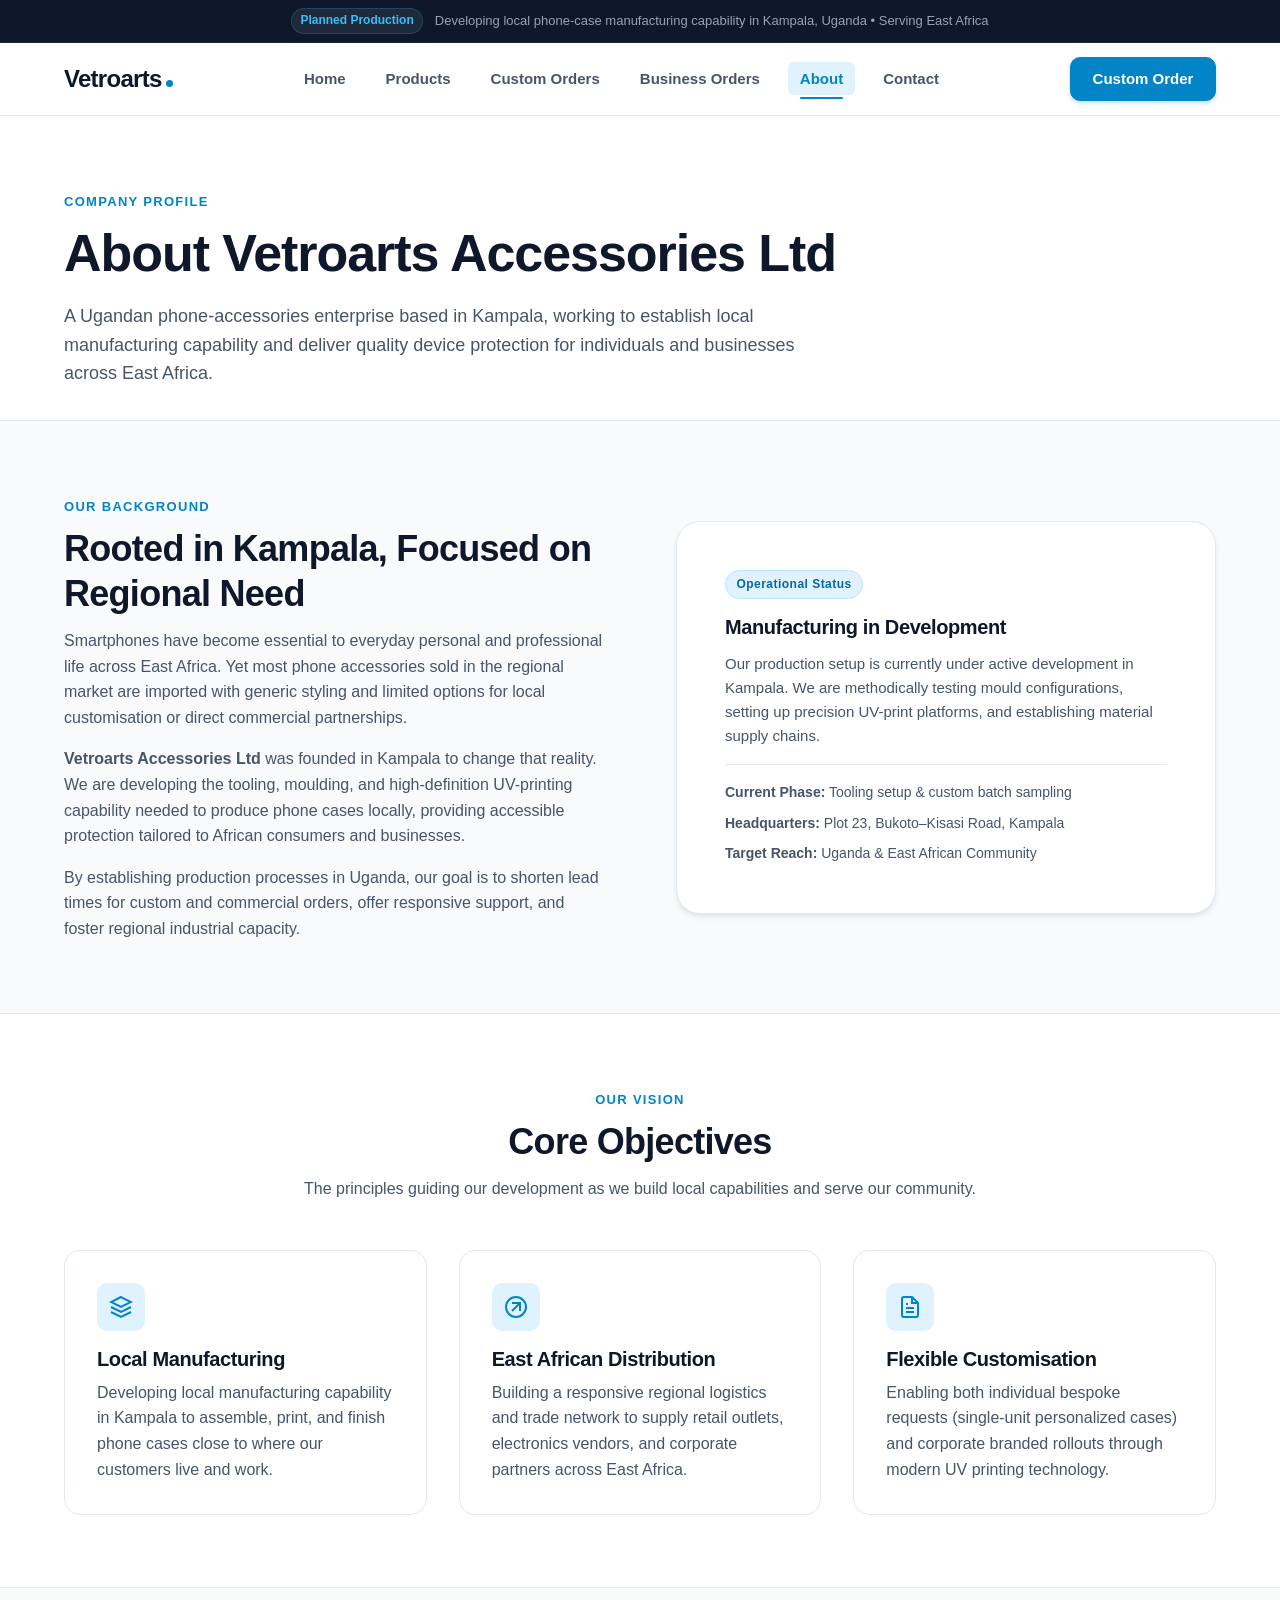
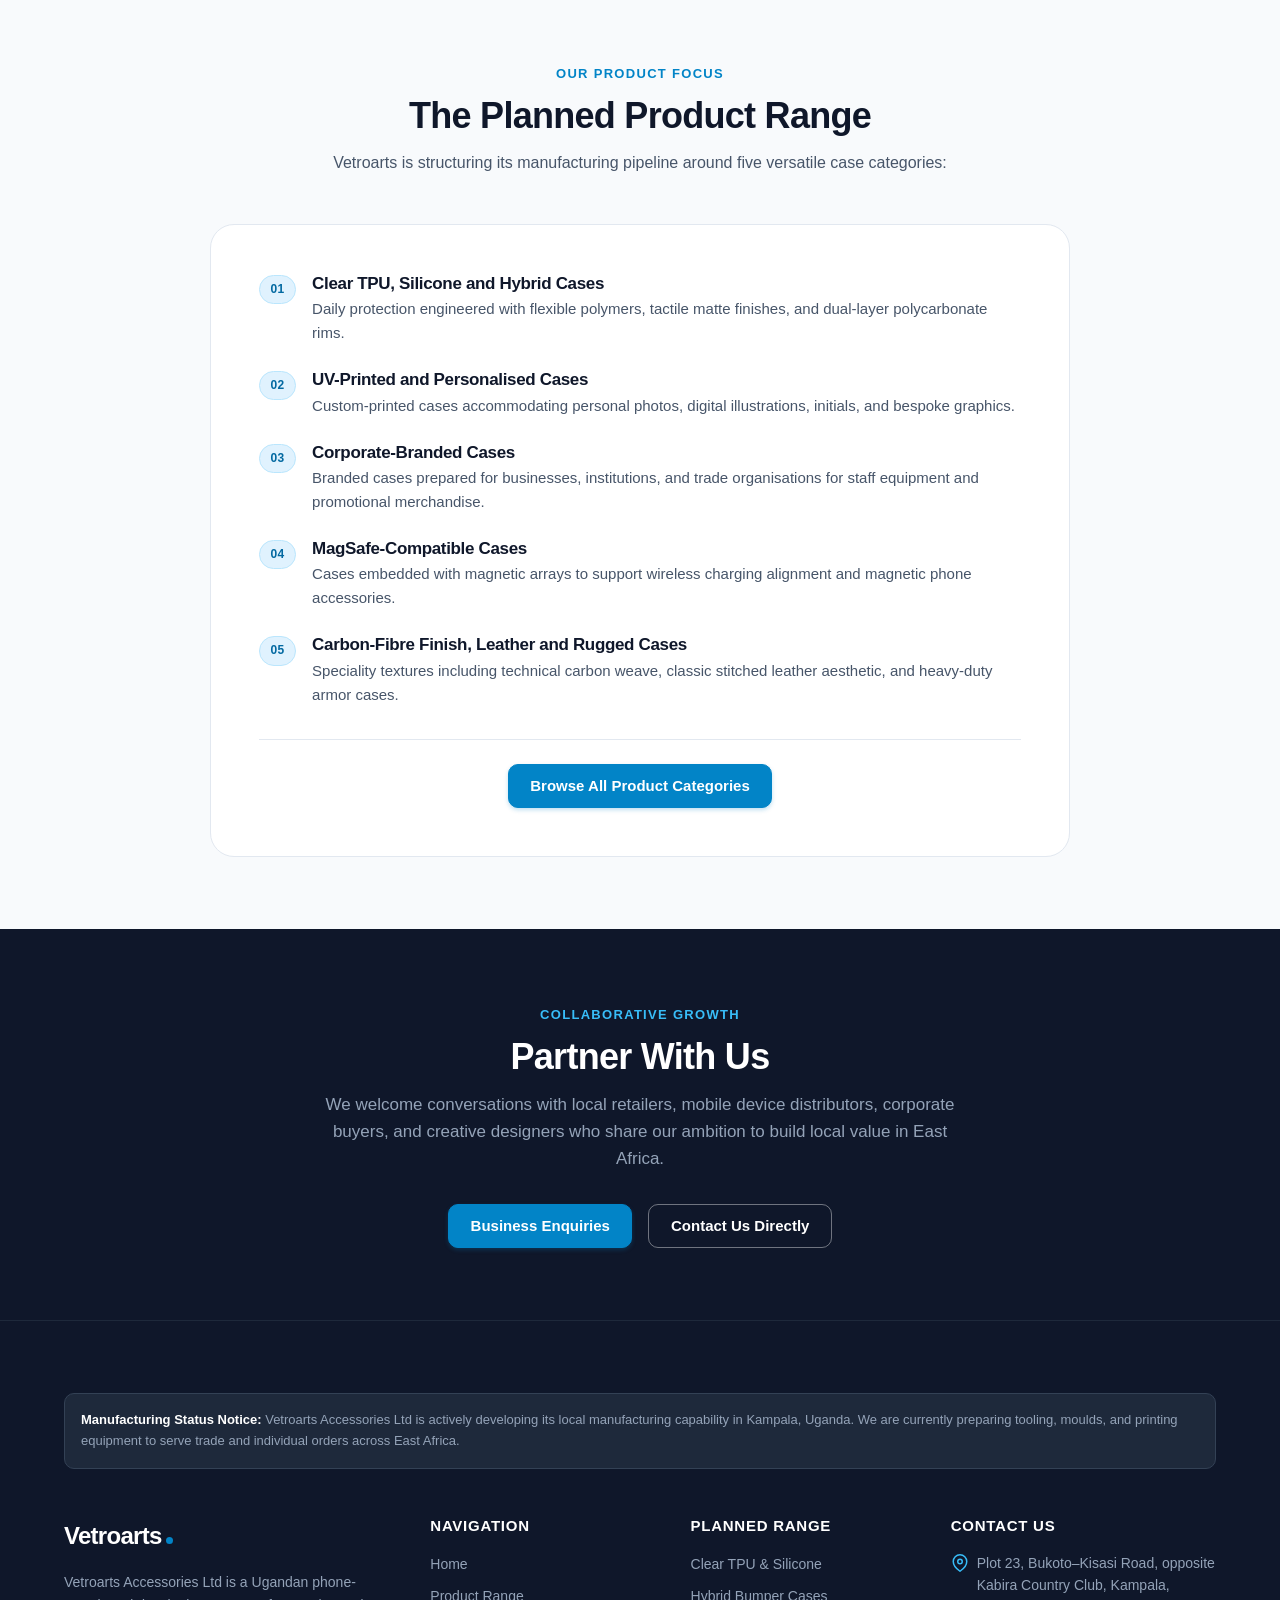
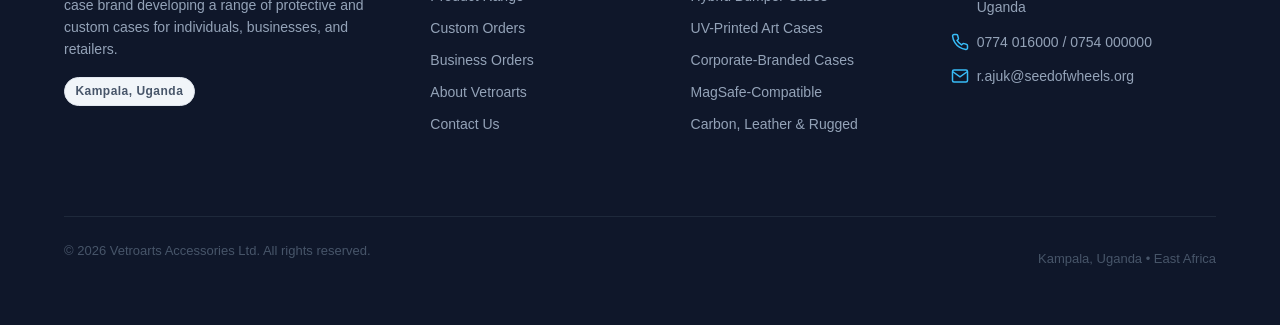
==== about.html @ 9ea92353 "Initial release: Vetroarts Accessories Ltd responsive website" ====
<!DOCTYPE html>
<html lang="en">
<head>
  <meta charset="UTF-8">
  <meta name="viewport" content="width=device-width, initial-scale=1.0">
  <title>About Us | Vetroarts Accessories Ltd</title>
  <meta name="description" content="Learn about Vetroarts Accessories Ltd, a Kampala-based phone accessories company developing local manufacturing capabilities in Uganda to serve individuals and trade across East Africa.">
  
  <!-- Open Graph -->
  <meta property="og:title" content="About Us | Vetroarts Accessories Ltd">
  <meta property="og:description" content="Ugandan phone accessories brand developing local manufacturing in Kampala to serve customers and retailers across East Africa.">
  <meta property="og:type" content="website">
  <meta property="og:image" content="images/case-silicone.svg">
  <meta name="twitter:card" content="summary_large_image">
  
  <link rel="icon" type="image/svg+xml" href="images/favicon.svg">
  <link rel="stylesheet" href="css/style.css">
</head>
<body>
  <a href="#main-content" class="skip-link">Skip to main content</a>

  <!-- Top Announcement Bar -->
  <div class="announcement-bar">
    <div class="container announcement-content">
      <span class="announcement-badge">Planned Production</span>
      <span>Developing local phone-case manufacturing capability in Kampala, Uganda &bull; Serving East Africa</span>
    </div>
  </div>

  <!-- Header -->
  <header class="site-header">
    <div class="container header-inner">
      <a href="index.html" class="brand-wordmark" aria-label="Vetroarts Accessories Home">
        Vetroarts<span class="brand-dot" aria-hidden="true"></span>
      </a>

      <nav id="primary-nav" aria-label="Primary Navigation">
        <ul class="nav-menu">
          <li><a href="index.html" class="nav-link">Home</a></li>
          <li><a href="products.html" class="nav-link">Products</a></li>
          <li><a href="custom-orders.html" class="nav-link">Custom Orders</a></li>
          <li><a href="business-orders.html" class="nav-link">Business Orders</a></li>
          <li><a href="about.html" class="nav-link" aria-current="page">About</a></li>
          <li><a href="contact.html" class="nav-link">Contact</a></li>
        </ul>
      </nav>

      <div class="header-actions">
        <a href="custom-orders.html" class="btn btn-primary">Custom Order</a>
        <button class="menu-toggle" type="button" aria-expanded="false" aria-controls="primary-nav" aria-label="Toggle navigation menu">
          <svg class="menu-toggle-icon" viewBox="0 0 24 24" fill="none">
            <line x1="3" y1="6" x2="21" y2="6"></line>
            <line x1="3" y1="12" x2="21" y2="12"></line>
            <line x1="3" y1="18" x2="21" y2="18"></line>
          </svg>
        </button>
      </div>
    </div>
  </header>

  <main id="main-content">
    <!-- Header Banner -->
    <section class="section" style="padding-bottom: var(--space-xl); background-color: var(--color-bg-card); border-bottom: 1px solid var(--color-border);">
      <div class="container">
        <span class="section-eyebrow">Company Profile</span>
        <h1>About Vetroarts Accessories Ltd</h1>
        <p style="font-size: 1.125rem; max-width: 780px;">
          A Ugandan phone-accessories enterprise based in Kampala, working to establish local manufacturing capability and deliver quality device protection for individuals and businesses across East Africa.
        </p>
      </div>
    </section>

    <!-- Company Story & Development Stage -->
    <section class="section" aria-labelledby="story-heading">
      <div class="container">
        <div class="grid-2" style="align-items: center; gap: var(--space-3xl);">
          <div>
            <span class="section-eyebrow">Our Background</span>
            <h2 id="story-heading">Rooted in Kampala, Focused on Regional Need</h2>
            <p>
              Smartphones have become essential to everyday personal and professional life across East Africa. Yet most phone accessories sold in the regional market are imported with generic styling and limited options for local customisation or direct commercial partnerships.
            </p>
            <p>
              <strong>Vetroarts Accessories Ltd</strong> was founded in Kampala to change that reality. We are developing the tooling, moulding, and high-definition UV-printing capability needed to produce phone cases locally, providing accessible protection tailored to African consumers and businesses.
            </p>
            <p>
              By establishing production processes in Uganda, our goal is to shorten lead times for custom and commercial orders, offer responsive support, and foster regional industrial capacity.
            </p>
          </div>

          <div style="background-color: var(--color-bg-card); border: 1px solid var(--color-border); border-radius: var(--radius-xl); padding: var(--space-2xl); box-shadow: var(--shadow-md);">
            <div class="badge badge-accent" style="margin-bottom: var(--space-md);">Operational Status</div>
            <h3 style="font-size: 1.25rem; margin-bottom: var(--space-sm);">Manufacturing in Development</h3>
            <p style="font-size: 0.9375rem; margin-bottom: var(--space-md);">
              Our production setup is currently under active development in Kampala. We are methodically testing mould configurations, setting up precision UV-print platforms, and establishing material supply chains.
            </p>
            <div style="border-top: 1px solid var(--color-border); padding-top: var(--space-md); font-size: 0.875rem; color: var(--color-text-muted);">
              <p style="margin-bottom: var(--space-xs);"><strong>Current Phase:</strong> Tooling setup &amp; custom batch sampling</p>
              <p style="margin-bottom: var(--space-xs);"><strong>Headquarters:</strong> Plot 23, Bukoto–Kisasi Road, Kampala</p>
              <p style="margin-bottom: 0;"><strong>Target Reach:</strong> Uganda &amp; East African Community</p>
            </div>
          </div>
        </div>
      </div>
    </section>

    <!-- Strategic Pillars / Objectives -->
    <section class="section section-alt" aria-labelledby="pillars-heading">
      <div class="container">
        <div class="section-header">
          <span class="section-eyebrow">Our Vision</span>
          <h2 id="pillars-heading">Core Objectives</h2>
          <p>
            The principles guiding our development as we build local capabilities and serve our community.
          </p>
        </div>

        <div class="grid-3">
          <div class="feature-card">
            <div class="feature-icon-wrapper">
              <svg viewBox="0 0 24 24"><polygon points="12 2 2 7 12 12 22 7 12 2"></polygon><polyline points="2 17 12 22 22 17"></polyline><polyline points="2 12 12 17 22 12"></polyline></svg>
            </div>
            <h3>Local Manufacturing</h3>
            <p>
              Developing local manufacturing capability in Kampala to assemble, print, and finish phone cases close to where our customers live and work.
            </p>
          </div>

          <div class="feature-card">
            <div class="feature-icon-wrapper">
              <svg viewBox="0 0 24 24"><circle cx="12" cy="12" r="10"></circle><path d="M16 8l-8 8"></path><path d="M8 8h8v8"></path></svg>
            </div>
            <h3>East African Distribution</h3>
            <p>
              Building a responsive regional logistics and trade network to supply retail outlets, electronics vendors, and corporate partners across East Africa.
            </p>
          </div>

          <div class="feature-card">
            <div class="feature-icon-wrapper">
              <svg viewBox="0 0 24 24"><path d="M14 2H6a2 2 0 0 0-2 2v16a2 2 0 0 0 2 2h12a2 2 0 0 0 2-2V8z"></path><polyline points="14 2 14 8 20 8"></polyline><line x1="16" y1="13" x2="8" y2="13"></line><line x1="16" y1="17" x2="8" y2="17"></line><polyline points="10 9 9 9 8 9"></polyline></svg>
            </div>
            <h3>Flexible Customisation</h3>
            <p>
              Enabling both individual bespoke requests (single-unit personalized cases) and corporate branded rollouts through modern UV printing technology.
            </p>
          </div>
        </div>
      </div>
    </section>

    <!-- Planned Product Spectrum Overview -->
    <section class="section" aria-labelledby="spectrum-heading">
      <div class="container">
        <div class="section-header">
          <span class="section-eyebrow">Our Product Focus</span>
          <h2 id="spectrum-heading">The Planned Product Range</h2>
          <p>
            Vetroarts is structuring its manufacturing pipeline around five versatile case categories:
          </p>
        </div>

        <div style="background-color: var(--color-bg-card); border: 1px solid var(--color-border); border-radius: var(--radius-xl); padding: var(--space-2xl); max-width: 860px; margin: 0 auto;">
          <ul style="list-style: none; display: flex; flex-direction: column; gap: var(--space-lg);">
            <li style="display: flex; gap: var(--space-md); align-items: flex-start;">
              <span class="badge badge-accent" style="margin-top: 2px;">01</span>
              <div>
                <h3 style="font-size: 1.0625rem; margin-bottom: 0.2rem;">Clear TPU, Silicone and Hybrid Cases</h3>
                <p style="font-size: 0.9375rem; margin-bottom: 0;">Daily protection engineered with flexible polymers, tactile matte finishes, and dual-layer polycarbonate rims.</p>
              </div>
            </li>
            <li style="display: flex; gap: var(--space-md); align-items: flex-start;">
              <span class="badge badge-accent" style="margin-top: 2px;">02</span>
              <div>
                <h3 style="font-size: 1.0625rem; margin-bottom: 0.2rem;">UV-Printed and Personalised Cases</h3>
                <p style="font-size: 0.9375rem; margin-bottom: 0;">Custom-printed cases accommodating personal photos, digital illustrations, initials, and bespoke graphics.</p>
              </div>
            </li>
            <li style="display: flex; gap: var(--space-md); align-items: flex-start;">
              <span class="badge badge-accent" style="margin-top: 2px;">03</span>
              <div>
                <h3 style="font-size: 1.0625rem; margin-bottom: 0.2rem;">Corporate-Branded Cases</h3>
                <p style="font-size: 0.9375rem; margin-bottom: 0;">Branded cases prepared for businesses, institutions, and trade organisations for staff equipment and promotional merchandise.</p>
              </div>
            </li>
            <li style="display: flex; gap: var(--space-md); align-items: flex-start;">
              <span class="badge badge-accent" style="margin-top: 2px;">04</span>
              <div>
                <h3 style="font-size: 1.0625rem; margin-bottom: 0.2rem;">MagSafe-Compatible Cases</h3>
                <p style="font-size: 0.9375rem; margin-bottom: 0;">Cases embedded with magnetic arrays to support wireless charging alignment and magnetic phone accessories.</p>
              </div>
            </li>
            <li style="display: flex; gap: var(--space-md); align-items: flex-start;">
              <span class="badge badge-accent" style="margin-top: 2px;">05</span>
              <div>
                <h3 style="font-size: 1.0625rem; margin-bottom: 0.2rem;">Carbon-Fibre Finish, Leather and Rugged Cases</h3>
                <p style="font-size: 0.9375rem; margin-bottom: 0;">Speciality textures including technical carbon weave, classic stitched leather aesthetic, and heavy-duty armor cases.</p>
              </div>
            </li>
          </ul>

          <div style="margin-top: var(--space-xl); text-align: center; border-top: 1px solid var(--color-border); padding-top: var(--space-lg);">
            <a href="products.html" class="btn btn-primary">Browse All Product Categories</a>
          </div>
        </div>
      </div>
    </section>

    <!-- Regional Trade Outreach -->
    <section class="section section-dark" aria-label="Trade Partnerships">
      <div class="container text-center" style="text-align: center; max-width: 680px; margin: 0 auto;">
        <span class="section-eyebrow">Collaborative Growth</span>
        <h2>Partner With Us</h2>
        <p style="font-size: 1.0625rem; margin-bottom: var(--space-xl);">
          We welcome conversations with local retailers, mobile device distributors, corporate buyers, and creative designers who share our ambition to build local value in East Africa.
        </p>
        <div class="btn-group" style="justify-content: center;">
          <a href="business-orders.html" class="btn btn-primary">Business Enquiries</a>
          <a href="contact.html" class="btn btn-outline-white">Contact Us Directly</a>
        </div>
      </div>
    </section>
  </main>

  <!-- Global Footer -->
  <footer class="site-footer">
    <div class="container">
      <div class="footer-notice">
        <strong>Manufacturing Status Notice:</strong> Vetroarts Accessories Ltd is actively developing its local manufacturing capability in Kampala, Uganda. We are currently preparing tooling, moulds, and printing equipment to serve trade and individual orders across East Africa.
      </div>

      <div class="footer-top">
        <div class="footer-brand">
          <span class="brand-wordmark">Vetroarts<span class="brand-dot" aria-hidden="true"></span></span>
          <p>
            Vetroarts Accessories Ltd is a Ugandan phone-case brand developing a range of protective and custom cases for individuals, businesses, and retailers.
          </p>
          <span class="badge badge-neutral">Kampala, Uganda</span>
        </div>

        <div>
          <h4 class="footer-title">Navigation</h4>
          <ul class="footer-links">
            <li><a href="index.html">Home</a></li>
            <li><a href="products.html">Product Range</a></li>
            <li><a href="custom-orders.html">Custom Orders</a></li>
            <li><a href="business-orders.html">Business Orders</a></li>
            <li><a href="about.html">About Vetroarts</a></li>
            <li><a href="contact.html">Contact Us</a></li>
          </ul>
        </div>

        <div>
          <h4 class="footer-title">Planned Range</h4>
          <ul class="footer-links">
            <li><a href="products.html#everyday">Clear TPU &amp; Silicone</a></li>
            <li><a href="products.html#hybrid">Hybrid Bumper Cases</a></li>
            <li><a href="products.html#uv-print">UV-Printed Art Cases</a></li>
            <li><a href="products.html#corporate">Corporate-Branded Cases</a></li>
            <li><a href="products.html#magsafe">MagSafe-Compatible</a></li>
            <li><a href="products.html#premium">Carbon, Leather &amp; Rugged</a></li>
          </ul>
        </div>

        <div>
          <h4 class="footer-title">Contact Us</h4>
          <div class="footer-contact-item">
            <svg viewBox="0 0 24 24" fill="none" stroke="currentColor" stroke-width="2" aria-hidden="true"><path d="M21 10c0 7-9 13-9 13s-9-6-9-13a9 9 0 0 1 18 0z"></path><circle cx="12" cy="10" r="3"></circle></svg>
            <span>Plot 23, Bukoto–Kisasi Road, opposite Kabira Country Club, Kampala, Uganda</span>
          </div>
          <div class="footer-contact-item">
            <svg viewBox="0 0 24 24" fill="none" stroke="currentColor" stroke-width="2" aria-hidden="true"><path d="M22 16.92v3a2 2 0 0 1-2.18 2 19.79 19.79 0 0 1-8.63-3.07 19.5 19.5 0 0 1-6-6 19.79 19.79 0 0 1-3.07-8.67A2 2 0 0 1 4.11 2h3a2 2 0 0 1 2 1.72 12.84 12.84 0 0 0 .7 2.81 2 2 0 0 1-.45 2.11L8.09 9.91a16 16 0 0 0 6 6l1.27-1.27a2 2 0 0 1 2.11-.45 12.84 12.84 0 0 0 2.81.7A2 2 0 0 1 22 16.92z"></path></svg>
            <div>
              <a href="tel:0774016000">0774 016000</a> / <a href="tel:0754000000">0754 000000</a>
            </div>
          </div>
          <div class="footer-contact-item">
            <svg viewBox="0 0 24 24" fill="none" stroke="currentColor" stroke-width="2" aria-hidden="true"><path d="M4 4h16c1.1 0 2 .9 2 2v12c0 1.1-.9 2-2 2H4c-1.1 0-2-.9-2-2V6c0-1.1.9-2 2-2z"></path><polyline points="22,6 12,13 2,6"></polyline></svg>
            <a href="mailto:r.ajuk@seedofwheels.org">r.ajuk@seedofwheels.org</a>
          </div>
        </div>
      </div>

      <div class="footer-bottom">
        <p>&copy; <span id="current-year">2026</span> Vetroarts Accessories Ltd. All rights reserved.</p>
        <p>Kampala, Uganda &bull; East Africa</p>
      </div>
    </div>
  </footer>

  <script src="js/main.js"></script>
</body>
</html>
---- css/style.css ----
/* ==========================================================================
   VETROARTS ACCESSORIES LTD - GLOBAL STYLESHEET
   Brand: Vetroarts (Kampala, Uganda)
   Architecture: Semantic, Responsive, Vanilla CSS with Custom Properties
   ========================================================================== */

/* --------------------------------------------------------------------------
   1. CSS Custom Properties (Theme & Design Tokens)
   To change the brand accent colour or base theme, edit these variables.
   -------------------------------------------------------------------------- */
:root {
  /* Neutral Palette - Refined Slate & Cool Monochrome */
  --color-primary: #0F172A;        /* Deep slate/navy for dark backgrounds & headings */
  --color-primary-light: #1E293B;  /* Slate card / dark accent */
  --color-primary-lighter: #334155;/* Borders and subtle dividers on dark */

  --color-text-main: #0F172A;      /* Primary body text */
  --color-text-muted: #475569;     /* Secondary / descriptive text */
  --color-text-light: #94A3B8;     /* Muted text on dark panels */
  --color-text-inverse: #FFFFFF;   /* Pure white text */

  --color-bg-body: #F8FAFC;        /* Light clean backdrop */
  --color-bg-card: #FFFFFF;        /* Pure white card surface */
  --color-bg-subtle: #F1F5F9;      /* Off-white / light neutral container */
  --color-bg-alt: #E2E8F0;         /* Section separator / tag background */

  --color-border: #E2E8F0;         /* Default border */
  --color-border-hover: #CBD5E1;   /* Hover state border */
  --color-border-dark: #334155;    /* Dark theme borders */

  /* Distinctive Accent Colour (Single accent token system) */
  --color-accent: #0284C7;         /* Refined vivid sapphire / tech cobalt */
  --color-accent-hover: #0369A1;   /* Deepened accent for hover states */
  --color-accent-active: #075985;  /* Active/pressed state */
  --color-accent-light: #E0F2FE;   /* Soft tinted accent background */
  --color-accent-border: #BAE6FD;  /* Soft accent border */
  --color-accent-contrast: #FFFFFF;/* Text rendered on accent background */

  /* Functional Status Tokens */
  --color-success: #059669;
  --color-success-bg: #ECFDF5;
  --color-success-border: #A7F3D0;
  --color-error: #DC2626;
  --color-error-bg: #FEF2F2;
  --color-error-border: #FECACA;
  --color-info-bg: #F0F9FF;
  --color-info-border: #BAE6FD;

  /* Typography */
  --font-sans: -apple-system, BlinkMacSystemFont, "Segoe UI", Roboto, "Helvetica Neue", Arial, sans-serif;
  --font-mono: ui-monospace, SFMono-Regular, Menlo, Monaco, Consolas, monospace;

  /* Spacing Scale */
  --space-2xs: 0.25rem;
  --space-xs: 0.5rem;
  --space-sm: 0.75rem;
  --space-md: 1rem;
  --space-lg: 1.5rem;
  --space-xl: 2rem;
  --space-2xl: 3rem;
  --space-3xl: 4.5rem;
  --space-4xl: 6rem;

  /* Layout & Containers */
  --container-max: 1200px;
  --container-narrow: 840px;
  --radius-sm: 6px;
  --radius-md: 10px;
  --radius-lg: 16px;
  --radius-xl: 24px;
  --radius-full: 9999px;

  /* Shadows */
  --shadow-sm: 0 1px 2px rgba(15, 23, 42, 0.05);
  --shadow-md: 0 4px 6px -1px rgba(15, 23, 42, 0.08), 0 2px 4px -2px rgba(15, 23, 42, 0.05);
  --shadow-lg: 0 10px 15px -3px rgba(15, 23, 42, 0.08), 0 4px 6px -4px rgba(15, 23, 42, 0.04);
  --shadow-xl: 0 20px 25px -5px rgba(15, 23, 42, 0.1), 0 8px 10px -6px rgba(15, 23, 42, 0.04);

  /* Transitions */
  --transition-fast: 150ms cubic-bezier(0.4, 0, 0.2, 1);
  --transition-normal: 250ms cubic-bezier(0.4, 0, 0.2, 1);
}

/* --------------------------------------------------------------------------
   2. Reset & Base Typography
   -------------------------------------------------------------------------- */
*,
*::before,
*::after {
  box-sizing: border-box;
  margin: 0;
  padding: 0;
}

html {
  font-family: var(--font-sans);
  font-size: 16px;
  line-height: 1.6;
  color: var(--color-text-main);
  background-color: var(--color-bg-body);
  scroll-behavior: smooth;
  -webkit-text-size-adjust: 100%;
}

body {
  min-height: 100vh;
  display: flex;
  flex-direction: column;
  background-color: var(--color-bg-body);
}

main {
  flex: 1 0 auto;
}

img,
svg {
  display: block;
  max-width: 100%;
  height: auto;
}

a {
  color: var(--color-accent);
  text-decoration: none;
  transition: color var(--transition-fast);
}

a:hover {
  color: var(--color-accent-hover);
}

/* Accessible focus visible ring for all keyboard navigation */
:focus-visible {
  outline: 3px solid var(--color-accent);
  outline-offset: 3px;
  border-radius: var(--radius-sm);
}

/* Skip link for screen readers and keyboard users */
.skip-link {
  position: absolute;
  top: -100px;
  left: 1rem;
  background: var(--color-primary);
  color: var(--color-text-inverse);
  padding: var(--space-sm) var(--space-md);
  z-index: 9999;
  border-radius: var(--radius-sm);
  font-weight: 600;
  transition: top var(--transition-fast);
}

.skip-link:focus {
  top: 1rem;
}

/* Headings */
h1, h2, h3, h4, h5, h6 {
  color: var(--color-primary);
  font-weight: 700;
  line-height: 1.25;
  letter-spacing: -0.02em;
}

h1 {
  font-size: clamp(2rem, 4vw + 1rem, 3.25rem);
  margin-bottom: var(--space-md);
}

h2 {
  font-size: clamp(1.5rem, 2.5vw + 0.75rem, 2.25rem);
  margin-bottom: var(--space-sm);
}

h3 {
  font-size: 1.25rem;
  margin-bottom: var(--space-xs);
}

p {
  margin-bottom: var(--space-md);
  color: var(--color-text-muted);
}

p:last-child {
  margin-bottom: 0;
}

/* --------------------------------------------------------------------------
   3. Layout & Container Utilities
   -------------------------------------------------------------------------- */
.container {
  width: 100%;
  max-width: var(--container-max);
  margin-left: auto;
  margin-right: auto;
  padding-left: var(--space-lg);
  padding-right: var(--space-lg);
}

.container-narrow {
  width: 100%;
  max-width: var(--container-narrow);
  margin-left: auto;
  margin-right: auto;
  padding-left: var(--space-lg);
  padding-right: var(--space-lg);
}

.section {
  padding-top: var(--space-3xl);
  padding-bottom: var(--space-3xl);
}

.section-alt {
  background-color: var(--color-bg-card);
  border-top: 1px solid var(--color-border);
  border-bottom: 1px solid var(--color-border);
}

.section-dark {
  background-color: var(--color-primary);
  color: var(--color-text-inverse);
}

.section-dark h2,
.section-dark h3 {
  color: var(--color-text-inverse);
}

.section-dark p {
  color: var(--color-text-light);
}

.section-header {
  text-align: center;
  max-width: 680px;
  margin: 0 auto var(--space-2xl) auto;
}

.section-header.text-left {
  text-align: left;
  margin-left: 0;
}

.section-eyebrow {
  display: inline-block;
  font-size: 0.8125rem;
  font-weight: 700;
  text-transform: uppercase;
  letter-spacing: 0.1em;
  color: var(--color-accent);
  margin-bottom: var(--space-xs);
}

.section-dark .section-eyebrow {
  color: #38BDF8;
}

/* --------------------------------------------------------------------------
   4. Announcement Top Bar & Header Navigation
   -------------------------------------------------------------------------- */
.announcement-bar {
  background-color: var(--color-primary);
  color: var(--color-text-light);
  font-size: 0.8125rem;
  padding: var(--space-xs) var(--space-lg);
  border-bottom: 1px solid var(--color-primary-light);
  text-align: center;
}

.announcement-content {
  display: flex;
  align-items: center;
  justify-content: center;
  gap: var(--space-sm);
  flex-wrap: wrap;
}

.announcement-badge {
  background-color: var(--color-primary-light);
  color: #38BDF8;
  font-weight: 600;
  padding: 0.15rem 0.5rem;
  border-radius: var(--radius-full);
  font-size: 0.75rem;
  border: 1px solid rgba(56, 189, 248, 0.2);
}

/* Header */
.site-header {
  background-color: rgba(255, 255, 255, 0.95);
  backdrop-filter: blur(12px);
  -webkit-backdrop-filter: blur(12px);
  border-bottom: 1px solid var(--color-border);
  position: sticky;
  top: 0;
  z-index: 1000;
  transition: box-shadow var(--transition-fast);
}

.site-header.is-scrolled {
  box-shadow: var(--shadow-sm);
}

.header-inner {
  display: flex;
  align-items: center;
  justify-content: space-between;
  height: 4.5rem;
}

/* Brand Wordmark - Strictly simple text wordmark, no invented graphic logo */
.brand-wordmark {
  display: inline-flex;
  align-items: baseline;
  gap: 0.15rem;
  font-size: 1.5rem;
  font-weight: 800;
  letter-spacing: -0.03em;
  color: var(--color-primary);
  text-decoration: none;
}

.brand-wordmark:hover {
  color: var(--color-primary);
}

.brand-dot {
  display: inline-block;
  width: 7px;
  height: 7px;
  background-color: var(--color-accent);
  border-radius: 50%;
  margin-left: 2px;
}

.brand-subtitle {
  display: block;
  font-size: 0.6875rem;
  font-weight: 500;
  color: var(--color-text-muted);
  letter-spacing: 0.05em;
  text-transform: uppercase;
  margin-top: -3px;
}

/* Navigation Links */
.nav-menu {
  display: flex;
  align-items: center;
  gap: var(--space-md);
  list-style: none;
}

.nav-link {
  font-size: 0.9375rem;
  font-weight: 600;
  color: var(--color-text-muted);
  padding: var(--space-xs) var(--space-sm);
  border-radius: var(--radius-sm);
  transition: color var(--transition-fast), background-color var(--transition-fast);
  position: relative;
}

.nav-link:hover {
  color: var(--color-primary);
  background-color: var(--color-bg-subtle);
}

.nav-link[aria-current="page"] {
  color: var(--color-accent);
  background-color: var(--color-accent-light);
}

.nav-link[aria-current="page"]::after {
  content: "";
  position: absolute;
  bottom: -4px;
  left: var(--space-sm);
  right: var(--space-sm);
  height: 2px;
  background-color: var(--color-accent);
  border-radius: var(--radius-full);
}

.header-actions {
  display: flex;
  align-items: center;
  gap: var(--space-sm);
}

/* Mobile Menu Toggle Button */
.menu-toggle {
  display: none;
  background: transparent;
  border: 1px solid var(--color-border);
  border-radius: var(--radius-sm);
  padding: var(--space-xs);
  cursor: pointer;
  color: var(--color-primary);
}

.menu-toggle:hover {
  background-color: var(--color-bg-subtle);
}

.menu-toggle-icon {
  width: 24px;
  height: 24px;
  display: block;
  stroke: currentColor;
  stroke-width: 2;
  stroke-linecap: round;
}

/* --------------------------------------------------------------------------
   5. Buttons & Badges
   -------------------------------------------------------------------------- */
.btn {
  display: inline-flex;
  align-items: center;
  justify-content: center;
  gap: var(--space-xs);
  font-family: var(--font-sans);
  font-size: 0.9375rem;
  font-weight: 600;
  line-height: 1.2;
  padding: 0.75rem 1.35rem;
  border-radius: var(--radius-md);
  border: 1px solid transparent;
  cursor: pointer;
  text-decoration: none;
  transition: all var(--transition-fast);
  text-align: center;
}

.btn-primary {
  background-color: var(--color-accent);
  color: var(--color-accent-contrast);
  border-color: var(--color-accent);
  box-shadow: 0 2px 4px rgba(2, 132, 199, 0.25);
}

.btn-primary:hover {
  background-color: var(--color-accent-hover);
  border-color: var(--color-accent-hover);
  color: var(--color-accent-contrast);
  box-shadow: 0 4px 8px rgba(2, 132, 199, 0.35);
  transform: translateY(-1px);
}

.btn-secondary {
  background-color: var(--color-bg-card);
  color: var(--color-primary);
  border-color: var(--color-border-hover);
}

.btn-secondary:hover {
  background-color: var(--color-bg-subtle);
  border-color: var(--color-primary);
  color: var(--color-primary);
}

.btn-dark {
  background-color: var(--color-primary);
  color: var(--color-text-inverse);
  border-color: var(--color-primary);
}

.btn-dark:hover {
  background-color: var(--color-primary-light);
  border-color: var(--color-primary-light);
  color: var(--color-text-inverse);
}

.btn-outline-white {
  background-color: transparent;
  color: var(--color-text-inverse);
  border-color: rgba(255, 255, 255, 0.4);
}

.btn-outline-white:hover {
  background-color: rgba(255, 255, 255, 0.1);
  border-color: var(--color-text-inverse);
  color: var(--color-text-inverse);
}

.btn-group {
  display: flex;
  flex-wrap: wrap;
  gap: var(--space-md);
  align-items: center;
}

/* Badges & Tags */
.badge {
  display: inline-flex;
  align-items: center;
  gap: 0.35rem;
  font-size: 0.75rem;
  font-weight: 600;
  letter-spacing: 0.04em;
  padding: 0.25rem 0.65rem;
  border-radius: var(--radius-full);
}

.badge-accent {
  background-color: var(--color-accent-light);
  color: var(--color-accent-hover);
  border: 1px solid var(--color-accent-border);
}

.badge-neutral {
  background-color: var(--color-bg-subtle);
  color: var(--color-text-muted);
  border: 1px solid var(--color-border);
}

.badge-info {
  background-color: #F0FDF4;
  color: #166534;
  border: 1px solid #BBF7D0;
}

/* --------------------------------------------------------------------------
   6. Hero Component
   -------------------------------------------------------------------------- */
.hero {
  padding-top: var(--space-3xl);
  padding-bottom: var(--space-3xl);
  position: relative;
  overflow: hidden;
  background: radial-gradient(circle at 80% 20%, rgba(2, 132, 199, 0.08) 0%, rgba(248, 250, 252, 0) 65%);
}

.hero-grid {
  display: grid;
  grid-template-columns: 1.15fr 0.85fr;
  gap: var(--space-3xl);
  align-items: center;
}

.hero-content {
  max-width: 620px;
}

.hero-lead {
  font-size: 1.1875rem;
  color: var(--color-text-muted);
  margin-bottom: var(--space-xl);
  line-height: 1.65;
}

.hero-badge-row {
  margin-bottom: var(--space-md);
}

.hero-visual {
  position: relative;
}

.hero-mockup-stack {
  position: relative;
  padding: var(--space-lg);
  background-color: var(--color-bg-card);
  border: 1px solid var(--color-border);
  border-radius: var(--radius-xl);
  box-shadow: var(--shadow-xl);
}

.hero-mockup-stack img {
  border-radius: var(--radius-lg);
  width: 100%;
}

.hero-floating-card {
  position: absolute;
  bottom: -15px;
  left: -20px;
  background-color: var(--color-primary);
  color: var(--color-text-inverse);
  padding: var(--space-md) var(--space-lg);
  border-radius: var(--radius-lg);
  box-shadow: var(--shadow-lg);
  border: 1px solid var(--color-primary-light);
  max-width: 240px;
}

.hero-floating-card p {
  color: var(--color-text-light);
  font-size: 0.8125rem;
  margin-bottom: 0;
}

.hero-floating-card strong {
  color: #38BDF8;
  display: block;
  font-size: 0.875rem;
  margin-bottom: 0.2rem;
}

/* --------------------------------------------------------------------------
   7. Cards & Product Grid
   -------------------------------------------------------------------------- */
.grid-3 {
  display: grid;
  grid-template-columns: repeat(3, 1fr);
  gap: var(--space-xl);
}

.grid-2 {
  display: grid;
  grid-template-columns: repeat(2, 1fr);
  gap: var(--space-xl);
}

.product-card {
  background-color: var(--color-bg-card);
  border: 1px solid var(--color-border);
  border-radius: var(--radius-lg);
  overflow: hidden;
  display: flex;
  flex-direction: column;
  transition: transform var(--transition-normal), box-shadow var(--transition-normal), border-color var(--transition-normal);
}

.product-card:hover {
  transform: translateY(-4px);
  box-shadow: var(--shadow-lg);
  border-color: var(--color-border-hover);
}

.product-media {
  background-color: var(--color-bg-subtle);
  border-bottom: 1px solid var(--color-border);
  padding: var(--space-lg);
  display: flex;
  align-items: center;
  justify-content: center;
  min-height: 280px;
  position: relative;
}

.product-media img {
  max-height: 260px;
  object-fit: contain;
  transition: transform var(--transition-normal);
}

.product-card:hover .product-media img {
  transform: scale(1.03);
}

.product-body {
  padding: var(--space-xl);
  display: flex;
  flex-direction: column;
  flex: 1 0 auto;
}

.product-category-tag {
  font-size: 0.75rem;
  font-weight: 700;
  text-transform: uppercase;
  letter-spacing: 0.08em;
  color: var(--color-accent);
  margin-bottom: var(--space-2xs);
}

.product-title {
  font-size: 1.25rem;
  margin-bottom: var(--space-xs);
  color: var(--color-primary);
}

.product-desc {
  font-size: 0.9375rem;
  color: var(--color-text-muted);
  line-height: 1.6;
  margin-bottom: var(--space-lg);
  flex-grow: 1;
}

.product-footer {
  border-top: 1px solid var(--color-border);
  padding-top: var(--space-md);
  margin-top: auto;
  display: flex;
  align-items: center;
  justify-content: space-between;
}

.model-note {
  font-size: 0.8125rem;
  color: var(--color-text-muted);
}

/* Feature/Value Cards */
.feature-card {
  background-color: var(--color-bg-card);
  border: 1px solid var(--color-border);
  border-radius: var(--radius-lg);
  padding: var(--space-xl);
  transition: border-color var(--transition-fast), box-shadow var(--transition-fast);
}

.feature-card:hover {
  border-color: var(--color-border-hover);
  box-shadow: var(--shadow-md);
}

.feature-icon-wrapper {
  width: 48px;
  height: 48px;
  border-radius: var(--radius-md);
  background-color: var(--color-accent-light);
  color: var(--color-accent);
  display: flex;
  align-items: center;
  justify-content: center;
  margin-bottom: var(--space-md);
}

.feature-icon-wrapper svg {
  width: 24px;
  height: 24px;
  stroke: currentColor;
  stroke-width: 2;
  fill: none;
}

/* --------------------------------------------------------------------------
   8. Callout & Information Banners
   -------------------------------------------------------------------------- */
.callout-box {
  background-color: var(--color-bg-card);
  border: 1px solid var(--color-border);
  border-left: 4px solid var(--color-accent);
  border-radius: var(--radius-md);
  padding: var(--space-lg) var(--space-xl);
  margin: var(--space-xl) 0;
  display: flex;
  align-items: flex-start;
  gap: var(--space-md);
}

.callout-icon {
  flex-shrink: 0;
  width: 24px;
  height: 24px;
  color: var(--color-accent);
  margin-top: 2px;
}

.callout-content h4 {
  font-size: 1rem;
  margin-bottom: 0.25rem;
  color: var(--color-primary);
}

.callout-content p {
  font-size: 0.9375rem;
  margin-bottom: 0;
}

/* Notice highlight box for local manufacturing under development */
.manufacturing-status-box {
  background-color: #0F172A;
  color: #F8FAFC;
  border-radius: var(--radius-lg);
  padding: var(--space-xl);
  border: 1px solid #334155;
  display: grid;
  grid-template-columns: auto 1fr auto;
  gap: var(--space-lg);
  align-items: center;
  margin: var(--space-2xl) 0;
}

.manufacturing-status-box p {
  color: #94A3B8;
  font-size: 0.9375rem;
  margin-bottom: 0;
}

.manufacturing-status-box h4 {
  color: #F8FAFC;
  font-size: 1.125rem;
  margin-bottom: 0.25rem;
}

.manufacturing-status-pill {
  background-color: rgba(56, 189, 248, 0.15);
  color: #38BDF8;
  border: 1px solid rgba(56, 189, 248, 0.3);
  font-size: 0.75rem;
  font-weight: 700;
  text-transform: uppercase;
  letter-spacing: 0.08em;
  padding: 0.35rem 0.75rem;
  border-radius: var(--radius-full);
  white-space: nowrap;
}

/* --------------------------------------------------------------------------
   9. Forms & Form Validation
   -------------------------------------------------------------------------- */
.form-card {
  background-color: var(--color-bg-card);
  border: 1px solid var(--color-border);
  border-radius: var(--radius-xl);
  padding: var(--space-2xl);
  box-shadow: var(--shadow-lg);
}

.form-grid {
  display: grid;
  grid-template-columns: repeat(2, 1fr);
  gap: var(--space-lg);
}

.form-group {
  display: flex;
  flex-direction: column;
  margin-bottom: var(--space-lg);
}

.form-group.full-width {
  grid-column: 1 / -1;
  margin-bottom: var(--space-lg);
}

.form-label {
  font-size: 0.9375rem;
  font-weight: 600;
  color: var(--color-primary);
  margin-bottom: var(--space-2xs);
  display: flex;
  align-items: center;
  justify-content: space-between;
}

.form-label .required {
  color: var(--color-error);
  font-weight: bold;
  margin-left: 4px;
}

.form-hint {
  font-size: 0.8125rem;
  color: var(--color-text-muted);
  margin-top: 0.35rem;
}

.form-control {
  font-family: var(--font-sans);
  font-size: 0.9375rem;
  color: var(--color-text-main);
  background-color: var(--color-bg-card);
  border: 1px solid var(--color-border-hover);
  border-radius: var(--radius-md);
  padding: 0.75rem 1rem;
  transition: border-color var(--transition-fast), box-shadow var(--transition-fast);
  width: 100%;
}

.form-control:focus {
  outline: none;
  border-color: var(--color-accent);
  box-shadow: 0 0 0 3px rgba(2, 132, 199, 0.2);
}

textarea.form-control {
  min-height: 130px;
  resize: vertical;
}

select.form-control {
  background-image: url("data:image/svg+xml,%3Csvg xmlns='http://www.w3.org/2000/svg' fill='none' viewBox='0 0 20 20'%3E%3Cpath stroke='%23475569' stroke-linecap='round' stroke-linejoin='round' stroke-width='1.5' d='m6 8 4 4 4-4'/%3E%3C/svg%3E");
  background-position: right 0.75rem center;
  background-repeat: no-repeat;
  background-size: 1.25rem 1.25rem;
  padding-right: 2.5rem;
  -webkit-appearance: none;
  -moz-appearance: none;
  appearance: none;
}

/* Validation error states */
.form-group.has-error .form-control {
  border-color: var(--color-error);
  background-color: var(--color-error-bg);
}

.form-group.has-error .form-control:focus {
  box-shadow: 0 0 0 3px rgba(220, 38, 38, 0.2);
}

.field-error {
  display: none;
  font-size: 0.8125rem;
  font-weight: 500;
  color: var(--color-error);
  margin-top: 0.35rem;
}

.form-group.has-error .field-error {
  display: block;
}

/* Prepared Email Submission Feedback Box */
.form-feedback-card {
  display: none;
  background-color: var(--color-info-bg);
  border: 1px solid var(--color-info-border);
  border-radius: var(--radius-lg);
  padding: var(--space-xl);
  margin-top: var(--space-xl);
}

.form-feedback-card.is-visible {
  display: block;
  animation: fadeIn 0.3s ease-out;
}

@keyframes fadeIn {
  from { opacity: 0; transform: translateY(8px); }
  to { opacity: 1; transform: translateY(0); }
}

.form-feedback-header {
  display: flex;
  align-items: flex-start;
  gap: var(--space-md);
  margin-bottom: var(--space-md);
}

.form-feedback-header svg {
  width: 28px;
  height: 28px;
  color: var(--color-accent);
  flex-shrink: 0;
}

.form-feedback-summary {
  background-color: var(--color-bg-card);
  border: 1px solid var(--color-border);
  border-radius: var(--radius-md);
  padding: var(--space-md);
  font-family: var(--font-mono);
  font-size: 0.8125rem;
  color: var(--color-text-main);
  white-space: pre-wrap;
  word-break: break-word;
  max-height: 240px;
  overflow-y: auto;
  margin: var(--space-md) 0;
}

.copy-feedback-msg {
  font-size: 0.8125rem;
  font-weight: 600;
  color: var(--color-success);
  margin-left: var(--space-sm);
  display: none;
}

.copy-feedback-msg.show {
  display: inline-block;
}

/* --------------------------------------------------------------------------
   10. Contact Details & Location Layout
   -------------------------------------------------------------------------- */
.contact-grid {
  display: grid;
  grid-template-columns: 1fr 1.25fr;
  gap: var(--space-2xl);
  align-items: start;
}

.contact-card {
  background-color: var(--color-bg-card);
  border: 1px solid var(--color-border);
  border-radius: var(--radius-xl);
  padding: var(--space-2xl);
  box-shadow: var(--shadow-md);
}

.contact-item {
  display: flex;
  align-items: flex-start;
  gap: var(--space-md);
  margin-bottom: var(--space-xl);
}

.contact-item:last-child {
  margin-bottom: 0;
}

.contact-item-icon {
  width: 44px;
  height: 44px;
  border-radius: var(--radius-md);
  background-color: var(--color-accent-light);
  color: var(--color-accent);
  display: flex;
  align-items: center;
  justify-content: center;
  flex-shrink: 0;
}

.contact-item-icon svg {
  width: 22px;
  height: 22px;
  stroke: currentColor;
  stroke-width: 2;
  fill: none;
}

.contact-item-content h3 {
  font-size: 1rem;
  margin-bottom: 0.2rem;
  color: var(--color-primary);
}

.contact-item-content p {
  font-size: 0.9375rem;
  margin-bottom: 0;
}

.contact-item-content a {
  color: var(--color-primary);
  font-weight: 600;
}

.contact-item-content a:hover {
  color: var(--color-accent);
}

/* --------------------------------------------------------------------------
   11. Process Steps (for Custom & Business Orders)
   -------------------------------------------------------------------------- */
.process-grid {
  display: grid;
  grid-template-columns: repeat(4, 1fr);
  gap: var(--space-lg);
  margin: var(--space-2xl) 0;
}

.process-step {
  background-color: var(--color-bg-card);
  border: 1px solid var(--color-border);
  border-radius: var(--radius-lg);
  padding: var(--space-lg);
  position: relative;
}

.process-number {
  display: inline-flex;
  align-items: center;
  justify-content: center;
  width: 36px;
  height: 36px;
  background-color: var(--color-accent);
  color: var(--color-accent-contrast);
  font-weight: 700;
  font-size: 0.875rem;
  border-radius: var(--radius-full);
  margin-bottom: var(--space-md);
}

.process-step h3 {
  font-size: 1.0625rem;
  margin-bottom: var(--space-xs);
}

.process-step p {
  font-size: 0.875rem;
  margin-bottom: 0;
}

/* --------------------------------------------------------------------------
   12. Footer
   -------------------------------------------------------------------------- */
.site-footer {
  background-color: var(--color-primary);
  color: var(--color-text-light);
  border-top: 1px solid var(--color-primary-light);
  padding-top: var(--space-3xl);
  padding-bottom: var(--space-2xl);
  font-size: 0.9375rem;
}

.footer-top {
  display: grid;
  grid-template-columns: 1.5fr 1fr 1fr 1.25fr;
  gap: var(--space-2xl);
  margin-bottom: var(--space-3xl);
}

.footer-brand .brand-wordmark {
  color: var(--color-text-inverse);
  margin-bottom: var(--space-xs);
}

.footer-brand p {
  color: var(--color-text-light);
  font-size: 0.875rem;
  line-height: 1.6;
  margin-top: var(--space-xs);
  margin-bottom: var(--space-md);
}

.footer-title {
  color: var(--color-text-inverse);
  font-size: 0.9375rem;
  font-weight: 700;
  letter-spacing: 0.05em;
  text-transform: uppercase;
  margin-bottom: var(--space-md);
}

.footer-links {
  list-style: none;
}

.footer-links li {
  margin-bottom: var(--space-xs);
}

.footer-links a {
  color: var(--color-text-light);
  font-size: 0.875rem;
  transition: color var(--transition-fast);
}

.footer-links a:hover {
  color: #38BDF8;
}

.footer-contact-item {
  display: flex;
  align-items: flex-start;
  gap: var(--space-xs);
  margin-bottom: var(--space-sm);
  font-size: 0.875rem;
  color: var(--color-text-light);
}

.footer-contact-item svg {
  width: 18px;
  height: 18px;
  color: #38BDF8;
  flex-shrink: 0;
  margin-top: 2px;
}

.footer-contact-item a {
  color: var(--color-text-light);
}

.footer-contact-item a:hover {
  color: #38BDF8;
}

.footer-notice {
  background-color: var(--color-primary-light);
  border-radius: var(--radius-md);
  padding: var(--space-md);
  border: 1px solid var(--color-primary-lighter);
  font-size: 0.8125rem;
  color: var(--color-text-light);
  margin-bottom: var(--space-2xl);
}

.footer-notice strong {
  color: var(--color-text-inverse);
}

.footer-bottom {
  border-top: 1px solid var(--color-primary-light);
  padding-top: var(--space-lg);
  display: flex;
  align-items: center;
  justify-content: space-between;
  flex-wrap: wrap;
  gap: var(--space-md);
  font-size: 0.8125rem;
  color: #64748B;
}

/* --------------------------------------------------------------------------
   13. Responsive Styles & Media Queries
   -------------------------------------------------------------------------- */
@media (max-width: 1024px) {
  .hero-grid {
    grid-template-columns: 1fr;
    gap: var(--space-2xl);
  }

  .hero-visual {
    max-width: 500px;
    margin: 0 auto;
  }

  .grid-3 {
    grid-template-columns: repeat(2, 1fr);
  }

  .process-grid {
    grid-template-columns: repeat(2, 1fr);
  }

  .footer-top {
    grid-template-columns: repeat(2, 1fr);
    gap: var(--space-xl);
  }

  .manufacturing-status-box {
    grid-template-columns: 1fr;
    text-align: left;
  }
}

@media (max-width: 768px) {
  .announcement-bar {
    font-size: 0.75rem;
  }

  /* Mobile Navigation Drawer */
  .menu-toggle {
    display: flex;
    align-items: center;
    justify-content: center;
  }

  .nav-menu {
    position: fixed;
    top: 4.5rem;
    left: 0;
    right: 0;
    bottom: 0;
    background-color: var(--color-bg-card);
    flex-direction: column;
    align-items: stretch;
    gap: 0;
    padding: var(--space-lg);
    border-top: 1px solid var(--color-border);
    transform: translateY(-100%);
    opacity: 0;
    visibility: hidden;
    transition: transform var(--transition-normal), opacity var(--transition-normal), visibility var(--transition-normal);
    overflow-y: auto;
    z-index: 999;
  }

  .nav-menu.is-active {
    transform: translateY(0);
    opacity: 1;
    visibility: visible;
  }

  .nav-link {
    font-size: 1.125rem;
    padding: var(--space-md);
    border-bottom: 1px solid var(--color-bg-subtle);
  }

  .header-actions .btn {
    display: none; /* Keep clean in mobile header bar */
  }

  .grid-3,
  .grid-2 {
    grid-template-columns: 1fr;
  }

  .form-grid {
    grid-template-columns: 1fr;
  }

  .contact-grid {
    grid-template-columns: 1fr;
  }

  .process-grid {
    grid-template-columns: 1fr;
  }

  .footer-top {
    grid-template-columns: 1fr;
    gap: var(--space-2xl);
  }

  .hero-floating-card {
    position: static;
    max-width: 100%;
    margin-top: var(--space-md);
  }

  .section {
    padding-top: var(--space-2xl);
    padding-bottom: var(--space-2xl);
  }
}

@media (max-width: 480px) {
  .btn-group {
    flex-direction: column;
    align-items: stretch;
  }

  .btn {
    width: 100%;
  }

  .form-card {
    padding: var(--space-lg);
  }
}
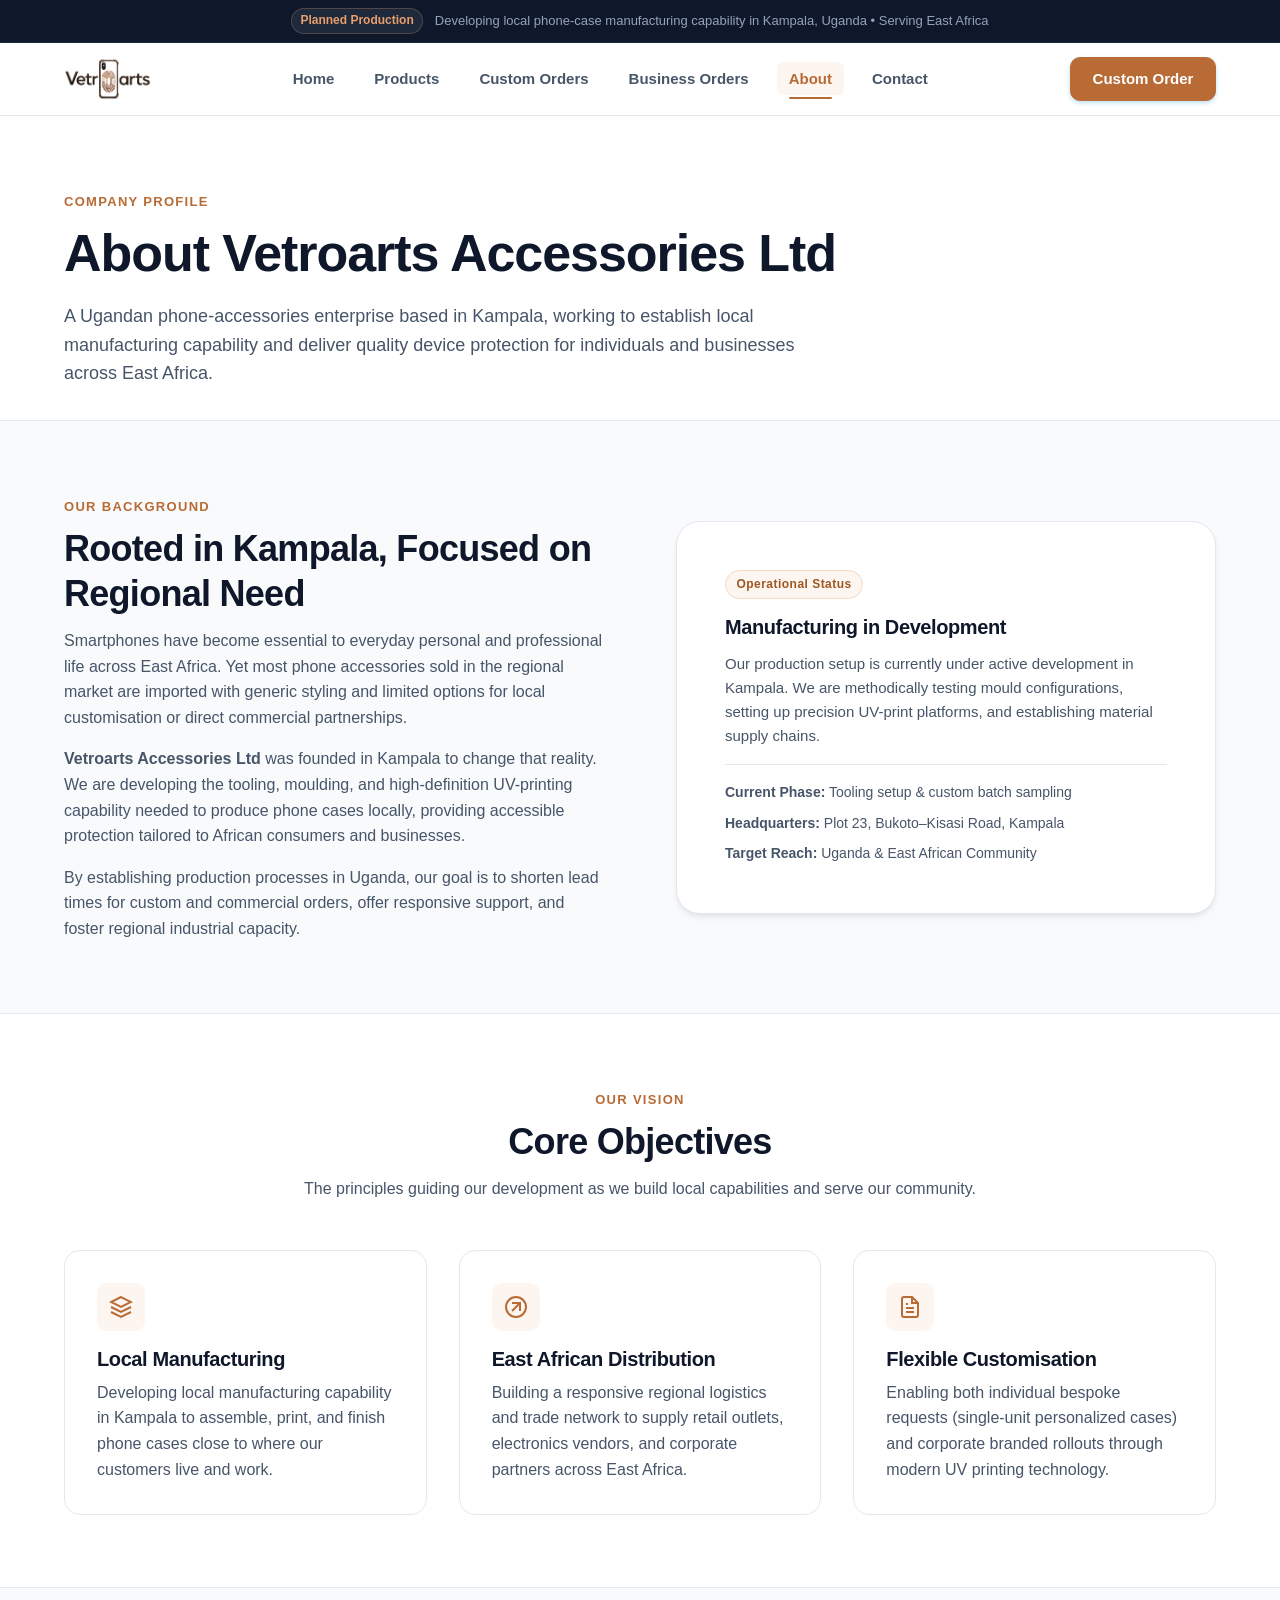
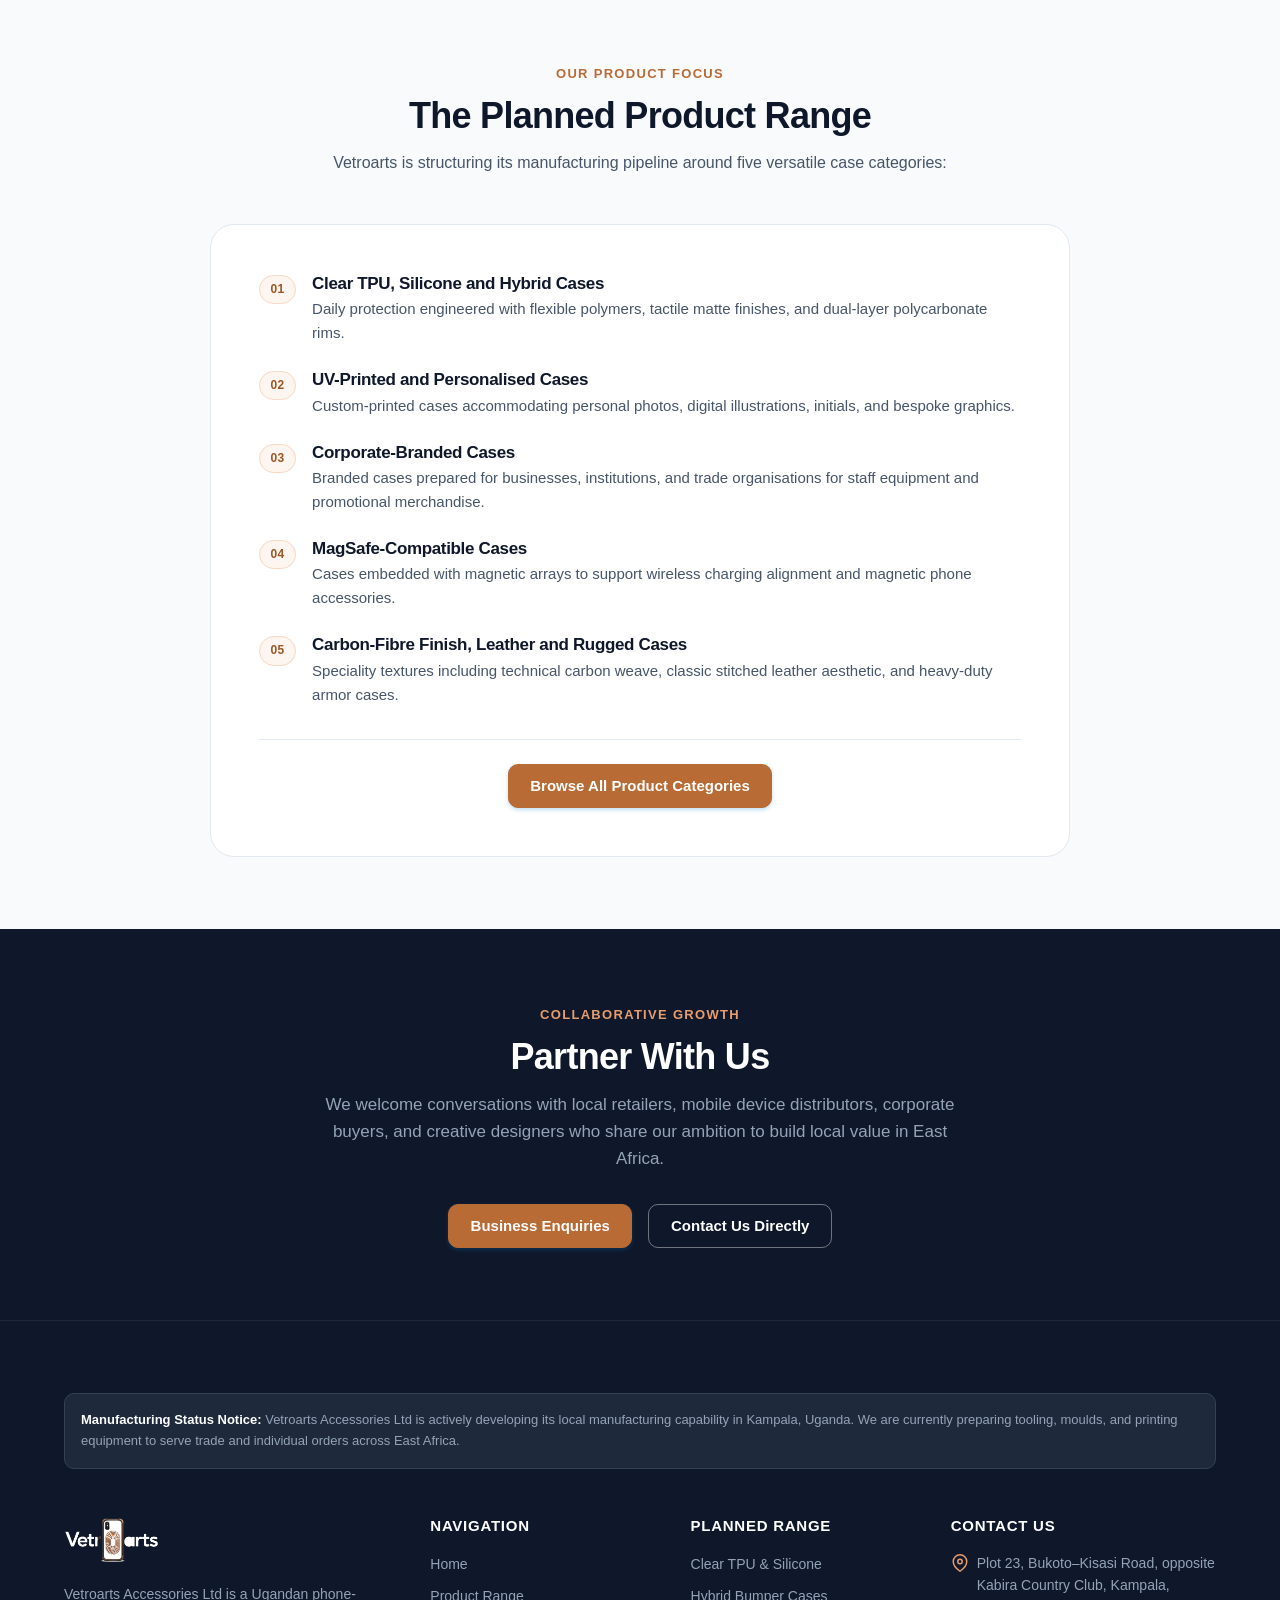
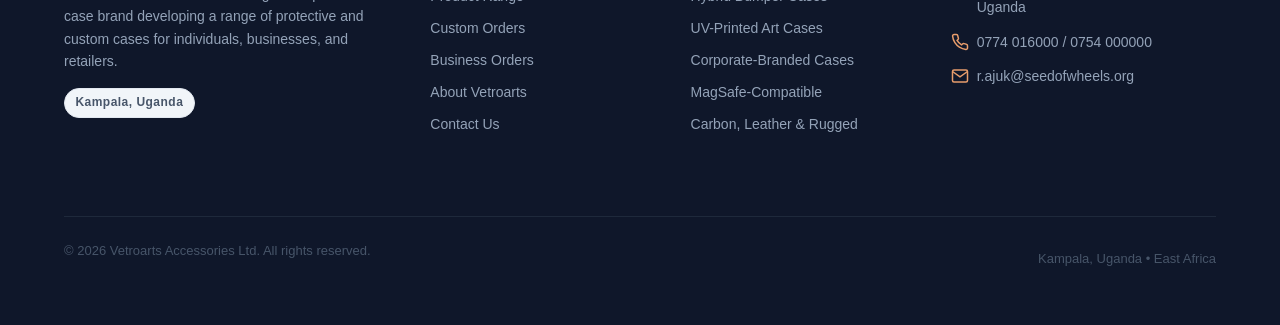
==== commit b54713a2: "Integrate official Vetroarts logo, copper brand color palette, and favicon" ====
--- a/about.html
+++ b/about.html
@@ -30,8 +30,8 @@
   <!-- Header -->
   <header class="site-header">
     <div class="container header-inner">
-      <a href="index.html" class="brand-wordmark" aria-label="Vetroarts Accessories Home">
-        Vetroarts<span class="brand-dot" aria-hidden="true"></span>
+      <a href="index.html" class="brand-link" aria-label="Vetroarts Accessories Home">
+        <img src="images/logo.png" alt="Vetroarts Accessories" class="brand-logo" width="180" height="42">
       </a>
 
       <nav id="primary-nav" aria-label="Primary Navigation">
@@ -231,7 +231,9 @@
 
       <div class="footer-top">
         <div class="footer-brand">
-          <span class="brand-wordmark">Vetroarts<span class="brand-dot" aria-hidden="true"></span></span>
+          <a href="index.html" class="brand-link" aria-label="Vetroarts Accessories Home">
+            <img src="images/logo-light.png" alt="Vetroarts Accessories" class="brand-logo-footer" width="190" height="46">
+          </a>
           <p>
             Vetroarts Accessories Ltd is a Ugandan phone-case brand developing a range of protective and custom cases for individuals, businesses, and retailers.
           </p>
--- a/css/style.css
+++ b/css/style.css
@@ -28,12 +28,12 @@
   --color-border-hover: #CBD5E1;   /* Hover state border */
   --color-border-dark: #334155;    /* Dark theme borders */
 
-  /* Distinctive Accent Colour (Single accent token system) */
-  --color-accent: #0284C7;         /* Refined vivid sapphire / tech cobalt */
-  --color-accent-hover: #0369A1;   /* Deepened accent for hover states */
-  --color-accent-active: #075985;  /* Active/pressed state */
-  --color-accent-light: #E0F2FE;   /* Soft tinted accent background */
-  --color-accent-border: #BAE6FD;  /* Soft accent border */
+  /* Distinctive Brand Accent Colour (From Official Vetroarts Logo: Warm Metallic Copper / Bronze) */
+  --color-accent: #B86B35;         /* Rich copper / bronze from logo fingerprint and bumper */
+  --color-accent-hover: #9E5624;   /* Deepened copper for hover states */
+  --color-accent-active: #7E3E16;  /* Active/pressed state */
+  --color-accent-light: #FDF5EF;   /* Soft tinted copper background */
+  --color-accent-border: #F7D8C3;  /* Soft copper border */
   --color-accent-contrast: #FFFFFF;/* Text rendered on accent background */
 
   /* Functional Status Tokens */
@@ -43,8 +43,8 @@
   --color-error: #DC2626;
   --color-error-bg: #FEF2F2;
   --color-error-border: #FECACA;
-  --color-info-bg: #F0F9FF;
-  --color-info-border: #BAE6FD;
+  --color-info-bg: #FDF7F2;
+  --color-info-border: #F7D8C3;
 
   /* Typography */
   --font-sans: -apple-system, BlinkMacSystemFont, "Segoe UI", Roboto, "Helvetica Neue", Arial, sans-serif;
@@ -255,7 +255,7 @@
 }
 
 .section-dark .section-eyebrow {
-  color: #38BDF8;
+  color: #E89D6C;
 }
 
 /* --------------------------------------------------------------------------
@@ -280,17 +280,17 @@
 
 .announcement-badge {
   background-color: var(--color-primary-light);
-  color: #38BDF8;
+  color: #E89D6C;
   font-weight: 600;
   padding: 0.15rem 0.5rem;
   border-radius: var(--radius-full);
   font-size: 0.75rem;
-  border: 1px solid rgba(56, 189, 248, 0.2);
+  border: 1px solid rgba(232, 157, 108, 0.25);
 }
 
 /* Header */
 .site-header {
-  background-color: rgba(255, 255, 255, 0.95);
+  background-color: rgba(255, 255, 255, 0.98);
   backdrop-filter: blur(12px);
   -webkit-backdrop-filter: blur(12px);
   border-bottom: 1px solid var(--color-border);
@@ -311,39 +311,31 @@
   height: 4.5rem;
 }
 
-/* Brand Wordmark - Strictly simple text wordmark, no invented graphic logo */
-.brand-wordmark {
+/* Official Brand Logo */
+.brand-link {
   display: inline-flex;
-  align-items: baseline;
-  gap: 0.15rem;
-  font-size: 1.5rem;
-  font-weight: 800;
-  letter-spacing: -0.03em;
-  color: var(--color-primary);
+  align-items: center;
   text-decoration: none;
 }
 
-.brand-wordmark:hover {
-  color: var(--color-primary);
-}
-
-.brand-dot {
-  display: inline-block;
-  width: 7px;
-  height: 7px;
-  background-color: var(--color-accent);
-  border-radius: 50%;
-  margin-left: 2px;
-}
-
-.brand-subtitle {
+.brand-logo {
+  height: 42px;
+  width: auto;
   display: block;
-  font-size: 0.6875rem;
-  font-weight: 500;
-  color: var(--color-text-muted);
-  letter-spacing: 0.05em;
-  text-transform: uppercase;
-  margin-top: -3px;
+  object-fit: contain;
+  transition: opacity var(--transition-fast);
+}
+
+.brand-logo:hover {
+  opacity: 0.9;
+}
+
+.brand-logo-footer {
+  height: 46px;
+  width: auto;
+  display: block;
+  object-fit: contain;
+  margin-bottom: var(--space-sm);
 }
 
 /* Navigation Links */
@@ -595,7 +587,7 @@
 }
 
 .hero-floating-card strong {
-  color: #38BDF8;
+  color: #E89D6C;
   display: block;
   font-size: 0.875rem;
   margin-bottom: 0.2rem;
@@ -792,9 +784,9 @@
 }
 
 .manufacturing-status-pill {
-  background-color: rgba(56, 189, 248, 0.15);
-  color: #38BDF8;
-  border: 1px solid rgba(56, 189, 248, 0.3);
+  background-color: rgba(232, 157, 108, 0.15);
+  color: #E89D6C;
+  border: 1px solid rgba(232, 157, 108, 0.3);
   font-size: 0.75rem;
   font-weight: 700;
   text-transform: uppercase;
@@ -1138,7 +1130,7 @@
 }
 
 .footer-links a:hover {
-  color: #38BDF8;
+  color: #E89D6C;
 }
 
 .footer-contact-item {
@@ -1153,7 +1145,7 @@
 .footer-contact-item svg {
   width: 18px;
   height: 18px;
-  color: #38BDF8;
+  color: #E89D6C;
   flex-shrink: 0;
   margin-top: 2px;
 }
@@ -1163,7 +1155,7 @@
 }
 
 .footer-contact-item a:hover {
-  color: #38BDF8;
+  color: #E89D6C;
 }
 
 .footer-notice {
